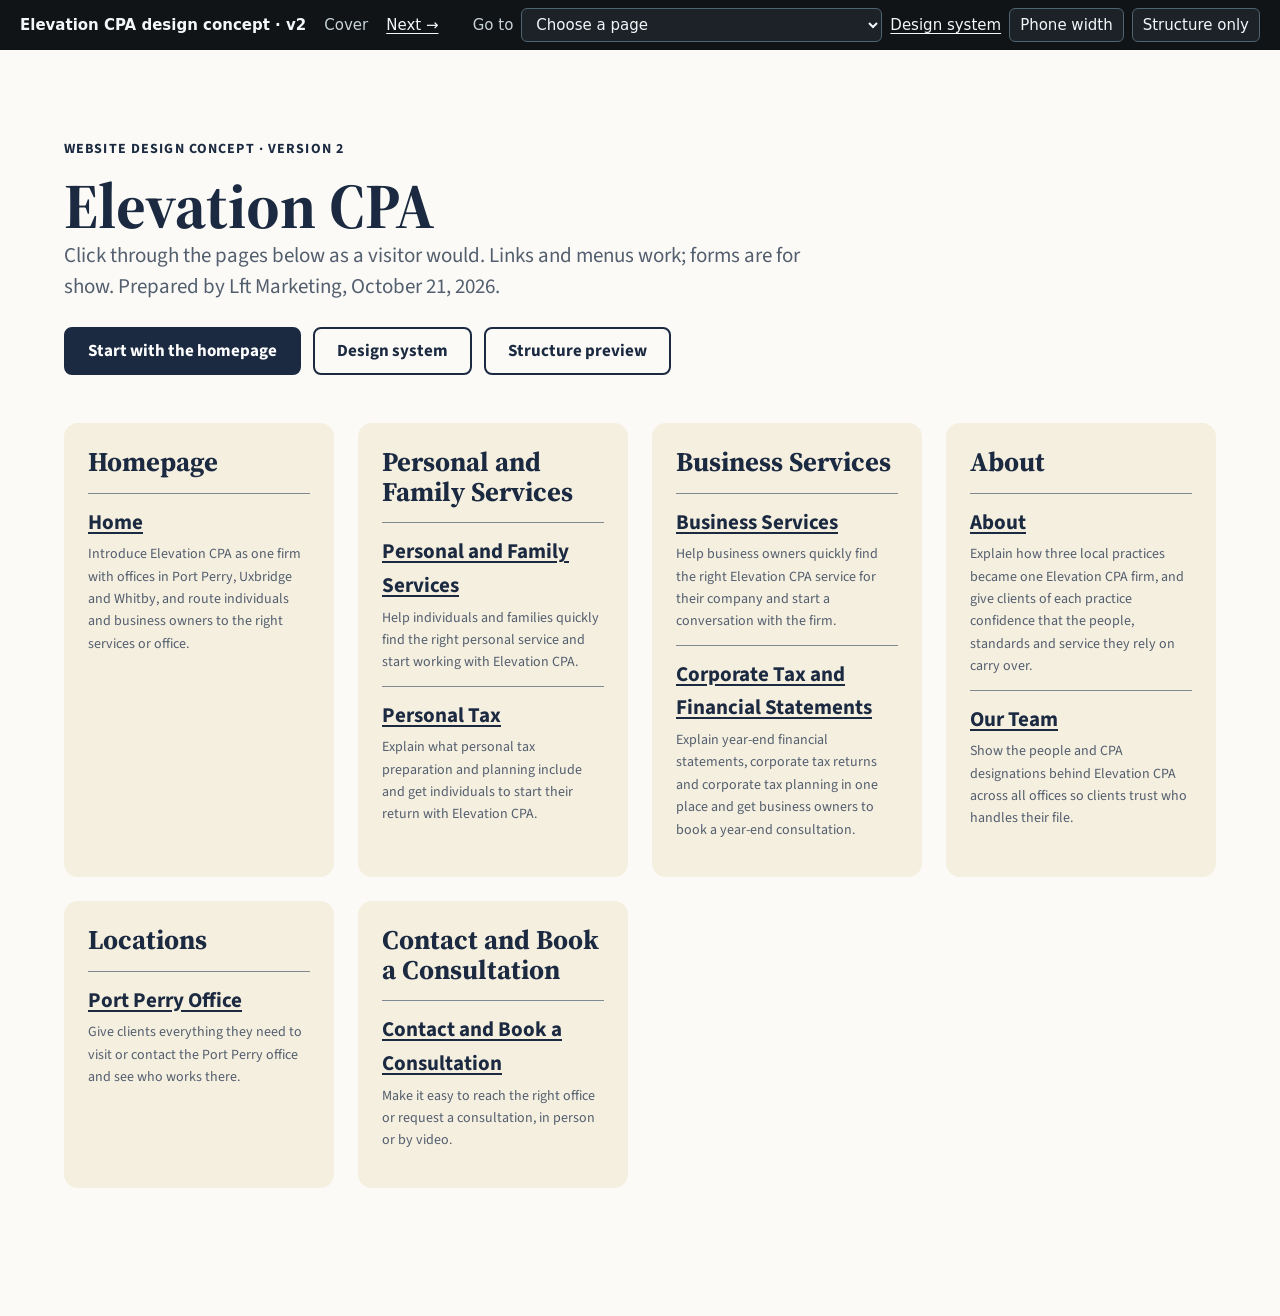
==== v2/index.html @ 25292dd5 "Elevation CPA design concept, version 2" ====
<!doctype html>
<html lang="en-CA">
<head>
<meta charset="utf-8">
<meta name="viewport" content="width=device-width, initial-scale=1">
<meta name="robots" content="noindex, nofollow">
<title>Elevation CPA · design concept v2</title>
<link rel="preconnect" href="https://fonts.googleapis.com"><link rel="preconnect" href="https://fonts.gstatic.com" crossorigin>
<link rel="stylesheet" href="https://fonts.googleapis.com/css2?family=Source+Serif+4:wght@600;700&amp;family=Source+Sans+3:wght@400;600&amp;display=swap">
<link rel="stylesheet" href="./assets/site.css">
<link rel="stylesheet" href="./assets/preview.css">

</head>
<body>
<nav class="pv-bar" aria-label="Design preview">
<a class="pv-title" href="./index.html">Elevation CPA design concept · v2</a>
<span class="pv-tag">Cover</span>
<span class="pv-step"><a href="home/index.html" aria-label="Next page: Home">Next →</a></span>
<span class="pv-tools">
<label for="pv-page">Go to</label><select id="pv-page"><option value="" selected disabled>Choose a page</option><optgroup label="Homepage"><option value="home/index.html">Home</option></optgroup><optgroup label="Personal and Family Services"><option value="personal/index.html">Personal and Family Services</option><option value="personal/personal-tax/index.html">Personal Tax</option></optgroup><optgroup label="Business Services"><option value="business/index.html">Business Services</option><option value="business/corporate-tax/index.html">Corporate Tax and Financial Statements</option></optgroup><optgroup label="About"><option value="about/index.html">About</option><option value="about/team/index.html">Our Team</option></optgroup><optgroup label="Locations"><option value="locations/port-perry/index.html">Port Perry Office</option></optgroup><optgroup label="Contact and Book a Consultation"><option value="contact/index.html">Contact and Book a Consultation</option></optgroup></select>
<a href="./design-system/index.html">Design system</a>
<button type="button" class="pv-btn" id="pv-mobile" aria-pressed="false">Phone width</button>
<button type="button" class="pv-btn" id="pv-structure" aria-pressed="false">Structure only</button>
<button type="button" class="pv-btn pv-approve" id="pv-approve">Approve<span class="pv-long"> this version</span></button>
</span>
</nav>
<main id="main" class="sec t-default" style="min-height:100vh"><div class="wrap" style="padding-top:24px;padding-bottom:64px">
<div class="head" style="max-width:780px"><span class="eyebrow">Website design concept · Version 2</span><h1>Elevation CPA</h1><div class="lede"><p>Click through the pages below as a visitor would. Links and menus work; forms are for show. Prepared by Lft Marketing, October 21, 2026.</p></div><div class="btns"><a class="btn" href="home/index.html">Start with the homepage</a><a class="btn btn--ghost" href="design-system/index.html">Design system</a><a class="btn btn--ghost" href="home/index.html?structure=1">Structure preview</a></div></div>
<div class="grid" style="margin-top:48px"><section class="card" aria-labelledby="g-Homepage"><h2 id="g-Homepage" style="font-size:var(--text-xl)">Homepage</h2><ul style="list-style:none;padding:0;margin:8px 0 0"><li style="border-top:1px solid var(--color-border);padding:12px 0"><a href="home/index.html" style="font-weight:700;font-size:var(--text-lg)">Home</a><p class="meta" style="margin-top:4px">Introduce Elevation CPA as one firm with offices in Port Perry, Uxbridge and Whitby, and route individuals and business owners to the right services or office.</p></li></ul></section><section class="card" aria-labelledby="g-Personal-and-Family-Services"><h2 id="g-Personal-and-Family-Services" style="font-size:var(--text-xl)">Personal and Family Services</h2><ul style="list-style:none;padding:0;margin:8px 0 0"><li style="border-top:1px solid var(--color-border);padding:12px 0"><a href="personal/index.html" style="font-weight:700;font-size:var(--text-lg)">Personal and Family Services</a><p class="meta" style="margin-top:4px">Help individuals and families quickly find the right personal service and start working with Elevation CPA.</p></li><li style="border-top:1px solid var(--color-border);padding:12px 0"><a href="personal/personal-tax/index.html" style="font-weight:700;font-size:var(--text-lg)">Personal Tax</a><p class="meta" style="margin-top:4px">Explain what personal tax preparation and planning include and get individuals to start their return with Elevation CPA.</p></li></ul></section><section class="card" aria-labelledby="g-Business-Services"><h2 id="g-Business-Services" style="font-size:var(--text-xl)">Business Services</h2><ul style="list-style:none;padding:0;margin:8px 0 0"><li style="border-top:1px solid var(--color-border);padding:12px 0"><a href="business/index.html" style="font-weight:700;font-size:var(--text-lg)">Business Services</a><p class="meta" style="margin-top:4px">Help business owners quickly find the right Elevation CPA service for their company and start a conversation with the firm.</p></li><li style="border-top:1px solid var(--color-border);padding:12px 0"><a href="business/corporate-tax/index.html" style="font-weight:700;font-size:var(--text-lg)">Corporate Tax and Financial Statements</a><p class="meta" style="margin-top:4px">Explain year-end financial statements, corporate tax returns and corporate tax planning in one place and get business owners to book a year-end consultation.</p></li></ul></section><section class="card" aria-labelledby="g-About"><h2 id="g-About" style="font-size:var(--text-xl)">About</h2><ul style="list-style:none;padding:0;margin:8px 0 0"><li style="border-top:1px solid var(--color-border);padding:12px 0"><a href="about/index.html" style="font-weight:700;font-size:var(--text-lg)">About</a><p class="meta" style="margin-top:4px">Explain how three local practices became one Elevation CPA firm, and give clients of each practice confidence that the people, standards and service they rely on carry over.</p></li><li style="border-top:1px solid var(--color-border);padding:12px 0"><a href="about/team/index.html" style="font-weight:700;font-size:var(--text-lg)">Our Team</a><p class="meta" style="margin-top:4px">Show the people and CPA designations behind Elevation CPA across all offices so clients trust who handles their file.</p></li></ul></section><section class="card" aria-labelledby="g-Locations"><h2 id="g-Locations" style="font-size:var(--text-xl)">Locations</h2><ul style="list-style:none;padding:0;margin:8px 0 0"><li style="border-top:1px solid var(--color-border);padding:12px 0"><a href="locations/port-perry/index.html" style="font-weight:700;font-size:var(--text-lg)">Port Perry Office</a><p class="meta" style="margin-top:4px">Give clients everything they need to visit or contact the Port Perry office and see who works there.</p></li></ul></section><section class="card" aria-labelledby="g-Contact-and-Book-a-Consultation"><h2 id="g-Contact-and-Book-a-Consultation" style="font-size:var(--text-xl)">Contact and Book a Consultation</h2><ul style="list-style:none;padding:0;margin:8px 0 0"><li style="border-top:1px solid var(--color-border);padding:12px 0"><a href="contact/index.html" style="font-weight:700;font-size:var(--text-lg)">Contact and Book a Consultation</a><p class="meta" style="margin-top:4px">Make it easy to reach the right office or request a consultation, in person or by video.</p></li></ul></section></div>
</div></main>
<script src="./assets/config.js"></script>
<script src="./assets/preview.js"></script>
</body>
</html>
---- v2/assets/site.css ----
:root {
  --color-primary: #1b2a41;
  --color-secondary: #5b6b7a;
  --color-accent: #c19a49;
  --color-neutral-dark: #1b2a41;
  --color-neutral-light: #fbfaf6;
  --color-surface: #fbfaf6;
  --color-surface-alt: #f5efe0;
  --color-text: #1b2a41;
  --color-text-muted: #535e6e;
  --color-heading: #1b2a41;
  --color-link: #1b2a41;
  --color-border: #808892;
  --color-on-primary: #ffffff;
  --color-on-secondary: #ffffff;
  --color-on-accent: #1b2a41;
  --primary-50: #f4f7fb;
  --primary-100: #e6ebf4;
  --primary-200: #ccd8ea;
  --primary-300: #abbfdc;
  --primary-400: #83a0cc;
  --primary-500: #5b81bb;
  --primary-600: #4267a0;
  --primary-700: #35527f;
  --primary-800: #273d5e;
  --primary-900: #1b2a41;
  --primary-950: #101a28;
  --secondary-50: #f6f7f8;
  --secondary-100: #eaedef;
  --secondary-200: #d4dadf;
  --secondary-300: #b8c1ca;
  --secondary-400: #96a4b1;
  --secondary-500: #748697;
  --secondary-600: #5b6b7a;
  --secondary-700: #495662;
  --secondary-800: #38414a;
  --secondary-900: #282f35;
  --secondary-950: #181c20;
  --accent-50: #fbf9f4;
  --accent-100: #f6f0e3;
  --accent-200: #ece0c7;
  --accent-300: #dfcca2;
  --accent-400: #d0b376;
  --accent-500: #c19a49;
  --accent-600: #a38037;
  --accent-700: #83672d;
  --accent-800: #634e22;
  --accent-900: #463718;
  --accent-950: #2a210e;
  --font-heading: "Source Serif 4", Georgia, "Times New Roman", serif;
  --font-body: "Source Sans 3", system-ui, -apple-system, "Segoe UI", Roboto, "Helvetica Neue", Arial, sans-serif;
  --font-heading-weight: 700;
  --text-xs: 11px;
  --leading-xs: 1.5;
  --text-sm: 14px;
  --leading-sm: 1.5;
  --text-base: 17px;
  --leading-base: 1.6;
  --text-lg: 21px;
  --leading-lg: 1.5;
  --text-xl: 27px;
  --leading-xl: 1.35;
  --text-2xl: 33px;
  --leading-2xl: 1.25;
  --text-3xl: 42px;
  --leading-3xl: 1.2;
  --text-4xl: 52px;
  --leading-4xl: 1.1;
  --text-5xl: 65px;
  --leading-5xl: 1.05;
  --space-1: 4px;
  --space-2: 8px;
  --space-3: 12px;
  --space-4: 16px;
  --space-5: 24px;
  --space-6: 32px;
  --space-7: 48px;
  --space-8: 64px;
  --space-9: 96px;
  --radius-sm: 4px;
  --radius-md: 8px;
  --radius-lg: 14px;
  --radius-pill: 999px;
}
*,*::before,*::after{box-sizing:border-box}
html{-webkit-text-size-adjust:100%}
body{margin:0;background:var(--color-surface);color:var(--color-text);font-family:var(--font-body);font-size:var(--text-base);line-height:var(--leading-base)}
img{max-width:100%;display:block}
h1,h2,h3{font-family:var(--font-heading);font-weight:var(--font-heading-weight);color:var(--c-heading);margin:0;text-wrap:balance}
h1{font-size:clamp(var(--text-3xl),5vw,var(--text-5xl));line-height:var(--leading-5xl)}
h2{font-size:clamp(var(--text-2xl),3.2vw,var(--text-4xl));line-height:var(--leading-4xl)}
h3{font-size:var(--text-xl);line-height:var(--leading-xl)}
p{margin:0 0 var(--space-4)}p:last-child{margin-bottom:0}
ul{margin:0 0 var(--space-4);padding-left:1.2em}
a{color:var(--c-link);text-underline-offset:3px}
a:focus-visible,button:focus-visible,input:focus-visible,select:focus-visible,textarea:focus-visible,summary:focus-visible{outline:3px solid var(--c-focus);outline-offset:3px;border-radius:var(--radius-sm)}
.skip{position:absolute;left:-9999px;top:0;background:var(--color-primary);color:var(--color-on-primary);padding:12px 16px;z-index:100}
.skip:focus{left:16px;top:16px}
.wrap{max-width:1200px;margin:0 auto;padding:0 var(--space-5)}
.sec{padding:var(--space-8) 0;background:var(--c-bg);color:var(--c-text)}
.t-default{--c-bg:var(--color-surface);--c-text:var(--color-text);--c-muted:var(--color-text-muted);--c-heading:var(--color-heading);--c-link:var(--color-link);--c-btn:var(--color-primary);--c-on-btn:var(--color-on-primary);--c-card:var(--color-surface-alt);--c-line:var(--color-border);--c-focus:var(--color-primary)}
.t-alt{--c-bg:var(--color-surface-alt);--c-text:var(--color-text);--c-muted:var(--color-text-muted);--c-heading:var(--color-heading);--c-link:var(--color-link);--c-btn:var(--color-primary);--c-on-btn:var(--color-on-primary);--c-card:var(--color-surface);--c-line:var(--color-border);--c-focus:var(--color-primary)}
.t-brand{--c-bg:var(--color-primary);--c-text:var(--color-on-primary);--c-muted:var(--color-on-primary);--c-heading:var(--color-on-primary);--c-link:var(--color-on-primary);--c-btn:var(--color-surface);--c-on-btn:var(--color-link);--c-card:var(--color-surface);--c-line:var(--color-on-primary);--c-focus:var(--color-on-primary)}
.t-dark{--c-bg:var(--color-neutral-dark);--c-text:#ffffff;--c-muted:#ffffff;--c-heading:#ffffff;--c-link:#ffffff;--c-btn:var(--color-accent);--c-on-btn:var(--color-on-accent);--c-card:var(--color-surface);--c-line:#ffffff;--c-focus:#ffffff}
.t-brand .card,.t-dark .card{--c-text:var(--color-text);--c-muted:var(--color-text-muted);--c-heading:var(--color-heading);--c-link:var(--color-link);color:var(--color-text)}
.eyebrow{display:block;font-size:var(--text-sm);font-weight:700;letter-spacing:.08em;text-transform:uppercase;color:var(--c-link);margin-bottom:var(--space-3)}
.t-brand .eyebrow,.t-dark .eyebrow{color:var(--c-text)}
.lede{font-size:var(--text-lg);line-height:var(--leading-lg);color:var(--c-muted)}
.head{max-width:760px;margin-bottom:var(--space-6)}
.head h2{margin-bottom:var(--space-3)}
.btns{display:flex;flex-wrap:wrap;gap:var(--space-3);margin-top:var(--space-5)}
.btn{display:inline-flex;align-items:center;justify-content:center;min-height:48px;padding:12px 22px;border-radius:var(--radius-md);background:var(--c-btn);color:var(--c-on-btn);font-weight:700;text-decoration:none;border:2px solid var(--c-btn);font-size:var(--text-base);line-height:1.2;cursor:pointer;font-family:var(--font-body)}
.btn:hover{filter:brightness(1.08)}
.btn--ghost{background:transparent;color:var(--c-text);border-color:currentColor}
.grid{display:grid;gap:var(--space-5);grid-template-columns:repeat(auto-fit,minmax(min(100%,260px),1fr))}
.card{background:var(--c-card);border-radius:var(--radius-lg);padding:var(--space-5);display:flex;flex-direction:column;gap:var(--space-2)}
.card h3{font-size:var(--text-lg);line-height:var(--leading-lg)}
.card p{color:var(--c-muted)}
.meta{font-size:var(--text-sm);color:var(--c-muted)}
.more{font-weight:700;margin-top:auto}
.media{border-radius:var(--radius-lg);overflow:hidden;background:var(--c-card);aspect-ratio:4/3}
.media img{width:100%;height:100%;object-fit:cover}
.ph{width:100%;height:100%;min-height:220px;display:flex;align-items:center;justify-content:center;padding:var(--space-5);text-align:center;font-size:var(--text-sm);color:var(--color-text-muted);background:repeating-linear-gradient(135deg,var(--color-surface-alt) 0 14px,var(--color-surface) 14px 28px);border:1px dashed var(--color-border)}
.cols{display:grid;gap:var(--space-7);grid-template-columns:repeat(auto-fit,minmax(min(100%,380px),1fr));align-items:center}
/* header */
.site-head{background:var(--color-surface);border-bottom:1px solid var(--color-surface-alt);position:relative;z-index:20;--c-link:var(--color-text);--c-focus:var(--color-primary);--c-btn:var(--color-primary);--c-on-btn:var(--color-on-primary)}
.site-head .wrap{display:flex;align-items:center;gap:var(--space-5);min-height:76px}
.brand{font-family:var(--font-heading);font-weight:var(--font-heading-weight);font-size:var(--text-xl);color:var(--color-heading);text-decoration:none;margin-right:auto}
.menu-btn{display:none;min-height:44px;padding:8px 14px;border:1px solid var(--color-border);border-radius:var(--radius-md);background:var(--color-surface);color:var(--color-text);font:inherit;cursor:pointer}
.site-nav>ul{display:flex;gap:var(--space-2);list-style:none;margin:0;padding:0;align-items:center}
.site-nav li{position:relative}
.site-nav a{display:block;padding:10px 12px;white-space:nowrap;color:var(--color-text);text-decoration:none;font-weight:600;border-radius:var(--radius-sm)}
.site-nav a:hover,.site-nav a[aria-current=page]{color:var(--color-link);text-decoration:underline}
.site-nav ul ul{display:none;position:absolute;top:100%;left:0;min-width:260px;background:var(--color-surface);border:1px solid var(--color-surface-alt);border-radius:var(--radius-md);padding:var(--space-2);box-shadow:0 12px 28px rgba(0,0,0,.12);list-style:none;margin:0}
.site-nav li:hover>ul,.site-nav li:focus-within>ul{display:block}
.site-nav ul ul a{font-weight:500}
.head-cta{margin-left:var(--space-3);white-space:nowrap}
@media (max-width:1100px){.menu-btn{display:inline-flex}.site-nav{display:none;position:absolute;left:0;right:0;top:100%;background:var(--color-surface);border-bottom:1px solid var(--color-surface-alt);padding:var(--space-3) var(--space-5) var(--space-5)}.site-nav.open{display:block}.site-nav>ul{flex-direction:column;align-items:stretch}.site-nav ul ul{display:block;position:static;box-shadow:none;border:0;padding:0 0 0 var(--space-4);min-width:0}.site-nav a{white-space:normal}.head-cta{display:none}}
/* footer */
.site-foot{background:var(--color-neutral-dark);color:#ffffff;padding:var(--space-8) 0 var(--space-6);--c-link:#ffffff;--c-focus:#ffffff}
.site-foot .brand{color:#ffffff}
.foot-grid{display:grid;gap:var(--space-6);grid-template-columns:repeat(auto-fit,minmax(min(100%,220px),1fr))}
.site-foot ul{list-style:none;padding:0;margin:0;display:flex;flex-direction:column;gap:var(--space-2)}
.site-foot a{color:#ffffff}
.foot-note{margin-top:var(--space-7);padding-top:var(--space-5);border-top:1px solid #ffffff33;font-size:var(--text-sm)}
/* patterns */
.sec--hero{padding:var(--space-9) 0}
.sec--hero .lede{max-width:640px;margin-top:var(--space-4)}
.v-full-bleed{position:relative;min-height:520px;display:flex;align-items:flex-end;padding:0;background:var(--color-neutral-dark);overflow:hidden}
.v-full-bleed .bleed-media{width:100%;height:100%}
.v-full-bleed .bleed{position:absolute;inset:0}
.v-full-bleed .bleed img,.v-full-bleed .bleed .ph{width:100%;height:100%;object-fit:cover}
.v-full-bleed .wrap{position:relative;width:100%}
.v-full-bleed .panel .eyebrow{color:var(--color-link)}
.v-full-bleed .panel{background:var(--color-surface);color:var(--color-text);--c-text:var(--color-text);--c-heading:var(--color-heading);--c-muted:var(--color-text-muted);--c-link:var(--color-link);--c-focus:var(--color-primary);--c-btn:var(--color-primary);--c-on-btn:var(--color-on-primary);max-width:680px;padding:var(--space-7);border-radius:var(--radius-lg) var(--radius-lg) 0 0;margin-top:var(--space-9)}
.v-centered{text-align:center}.v-centered .head,.v-centered .lede{margin-left:auto;margin-right:auto}.v-centered .btns{justify-content:center}
.sec--intro .v-two-column{display:grid;gap:var(--space-6);grid-template-columns:repeat(auto-fit,minmax(min(100%,360px),1fr))}
.sec--intro .lede{font-size:var(--text-xl);line-height:var(--leading-xl);color:var(--c-text)}
.list-rows{list-style:none;padding:0;margin:0;border-top:1px solid var(--c-line)}
.list-rows li{display:grid;gap:var(--space-2) var(--space-6);grid-template-columns:minmax(0,1fr) minmax(0,2fr);padding:var(--space-5) 0;border-bottom:1px solid var(--c-line)}
@media (max-width:700px){.list-rows li{grid-template-columns:1fr}}
.steps{list-style:none;padding:0;margin:0;counter-reset:s;display:grid;gap:var(--space-5);grid-template-columns:repeat(auto-fit,minmax(min(100%,240px),1fr))}
.steps li{counter-increment:s;display:flex;flex-direction:column;gap:var(--space-2)}
.steps li::before{content:counter(s);display:inline-flex;align-items:center;justify-content:center;width:44px;height:44px;border-radius:50%;background:var(--c-btn);color:var(--c-on-btn);font-weight:700;font-family:var(--font-heading)}
.v-timeline .steps{grid-template-columns:1fr;border-left:3px solid var(--c-line);padding-left:var(--space-5)}
.stats{display:grid;gap:var(--space-5);grid-template-columns:repeat(auto-fit,minmax(min(100%,200px),1fr))}
.stat{display:flex;flex-direction:column;gap:var(--space-1)}
.stat strong{font-family:var(--font-heading);font-size:var(--text-4xl);line-height:1.05;color:var(--c-heading)}
.v-cards .stat{background:var(--c-card);padding:var(--space-5);border-radius:var(--radius-lg)}
.quote{margin:0;display:flex;flex-direction:column;gap:var(--space-3)}
.quote p{font-family:var(--font-heading);font-size:var(--text-2xl);line-height:var(--leading-2xl);color:var(--c-heading)}
.v-grid .quote p{font-size:var(--text-lg);line-height:var(--leading-lg)}
.quote footer{font-weight:700}
.person .avatar{aspect-ratio:1;border-radius:var(--radius-lg);overflow:hidden;background:var(--c-card)}
.faq details{border-bottom:1px solid var(--c-line);padding:var(--space-4) 0}
.faq summary{cursor:pointer;font-weight:700;font-size:var(--text-lg);list-style-position:outside}
.faq details p{margin-top:var(--space-3);color:var(--c-muted)}
.v-two-column.faq{display:grid;gap:var(--space-6);grid-template-columns:repeat(auto-fit,minmax(min(100%,380px),1fr))}
.signup{display:flex;flex-wrap:wrap;gap:var(--space-3);align-items:flex-end;margin-top:var(--space-5)}
.field{display:flex;flex-direction:column;gap:var(--space-2);flex:1 1 240px}
.field label{font-weight:600;font-size:var(--text-sm)}
.field input,.field textarea,.field select{min-height:48px;padding:10px 12px;border:1px solid var(--color-border);border-radius:var(--radius-md);background:var(--color-surface);color:var(--color-text);font:inherit}
.field textarea{min-height:120px}
.form{display:flex;flex-direction:column;gap:var(--space-4);background:var(--c-card);padding:var(--space-6);border-radius:var(--radius-lg);color:var(--color-text)}
.cta-card{background:var(--c-card);border-radius:var(--radius-lg);padding:var(--space-7);color:var(--color-text);--c-heading:var(--color-heading);--c-muted:var(--color-text-muted);--c-btn:var(--color-primary);--c-on-btn:var(--color-on-primary)}
.rich{max-width:760px}.rich h3{margin:var(--space-6) 0 var(--space-3)}
.toast{position:fixed;left:50%;bottom:24px;transform:translateX(-50%);background:#111;color:#fff;padding:12px 18px;border-radius:8px;font:15px/1.4 system-ui,sans-serif;z-index:200}
/* structure preview: the same pages in greyscale with no imagery */
html.structure body{filter:grayscale(1)}
html.structure .media img,html.structure .bleed img,html.structure .avatar img{display:none}
---- v2/assets/preview.css ----
.pv-bar{position:absolute;top:0;left:0;right:0;z-index:60;display:flex;flex-wrap:wrap;align-items:center;gap:8px 18px;padding:8px 20px;background:#111417;color:#F4F7F8;font:15px/22px system-ui,-apple-system,"Segoe UI",sans-serif}
.pv-bar a{color:#F4F7F8;text-underline-offset:3px}.pv-bar a:hover{color:#FCCA46}
.pv-bar a:focus-visible,.pv-bar select:focus-visible,.pv-bar button:focus-visible{outline:3px solid #FCCA46;outline-offset:2px}
.pv-title{font-weight:700;text-decoration:none}
.pv-tag{display:inline-flex;align-items:center;gap:6px;color:#C8D3D9}
.pv-dot{width:10px;height:10px;border-radius:50%;background:#FCCA46}
.pv-step{display:inline-flex;gap:14px}
.pv-tools{display:inline-flex;flex-wrap:wrap;align-items:center;gap:8px;margin-left:auto}
.pv-tools label{color:#C8D3D9}
.pv-bar select,.pv-btn{min-height:34px;padding:4px 10px;border:1px solid #4E6470;border-radius:6px;background:#1C2228;color:#F4F7F8;font:inherit;cursor:pointer}
.pv-btn[aria-pressed=true]{background:#F4F7F8;color:#111417}
.pv-approve{background:#FCCA46;color:#111417;border-color:#FCCA46;font-weight:700}
.pv-frame{position:fixed;inset:0;z-index:300;background:#2A3036;display:flex;flex-direction:column;align-items:center;gap:10px;padding:16px;overflow:auto}
.pv-frame iframe{width:390px;height:min(844px,calc(100vh - 80px));border:10px solid #111;border-radius:36px;background:#fff;flex:none}
.pv-frame .pv-btn{background:#111417}
.pv-dialog{border:0;border-radius:12px;padding:24px;max-width:440px;width:calc(100% - 32px);font:16px/1.5 system-ui,sans-serif;color:#111}
.pv-dialog::backdrop{background:rgba(0,0,0,.5)}
.pv-dialog h2{margin:0 0 8px;font-size:22px}
.pv-dialog label{display:block;font-weight:600;margin:14px 0 6px}
.pv-dialog input,.pv-dialog textarea{width:100%;box-sizing:border-box;min-height:44px;padding:8px 10px;border:1px solid #888;border-radius:6px;font:inherit}
.pv-dialog .pv-row{display:flex;gap:10px;justify-content:flex-end;margin-top:18px}
.pv-dialog button{min-height:44px;padding:8px 16px;border-radius:6px;border:1px solid #111;background:#fff;font:inherit;cursor:pointer}
.pv-dialog button[type=submit]{background:#111;color:#fff}
.pv-sr{position:absolute;width:1px;height:1px;overflow:hidden;clip:rect(0 0 0 0);white-space:nowrap}
html.pv-embedded .pv-bar{display:none}
/* Embedded (and in automated checks, which remove the bar): no space kept for it, whatever height was last measured. */
html.pv-embedded{--pv-bar-h:0px!important}
html.pv-embedded.pv-has-bar{padding-top:0}
/* On a phone the bar stays compact: the page picker takes a row of its own and nothing runs off the screen. */
@media (max-width:600px){
.pv-bar{gap:6px 12px;padding:8px 12px;font-size:14px;line-height:20px}
.pv-title{flex:1 1 0;min-width:0;overflow:hidden;text-overflow:ellipsis;white-space:nowrap}
.pv-tag{display:none}
.pv-step{flex:none;gap:10px}
.pv-tools{margin-left:0;width:100%;min-width:0;gap:6px}
.pv-tools label{position:absolute;width:1px;height:1px;overflow:hidden;clip:rect(0 0 0 0);white-space:nowrap}
.pv-bar select{flex:1 1 100%;min-width:0;max-width:100%}
.pv-bar .pv-btn{min-height:32px;padding:4px 8px;font-size:13px}
#pv-mobile,.pv-long{display:none}
}
/* The bar sits at the very top of the document, outside the page's own layout: a page
   that pads its body to clear a fixed header must not push the bar down under that header. */
html.pv-has-bar{padding-top:var(--pv-bar-h,0px)}
.pv-illustrative{position:absolute;z-index:55;padding:3px 8px;border-radius:999px;background:rgba(17,20,23,.82);color:#F4F7F8;font:600 11px/16px system-ui,-apple-system,"Segoe UI",sans-serif;letter-spacing:.02em;pointer-events:none}
html.structure .pv-illustrative{display:none}
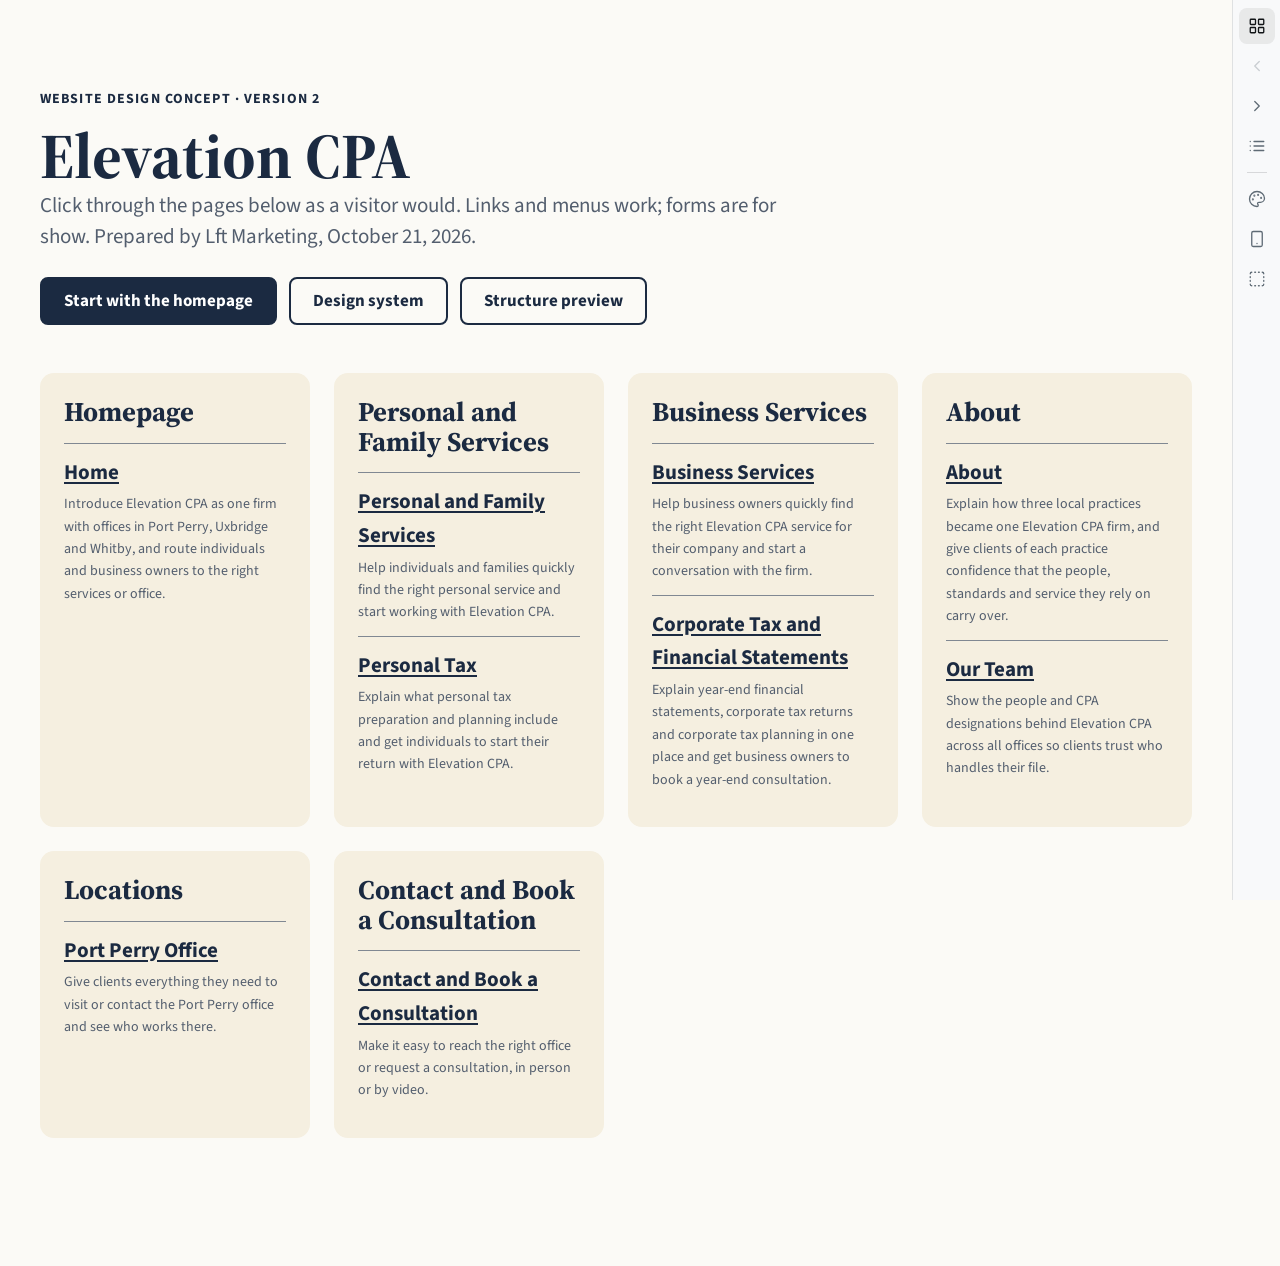
==== commit faa29c93: "Review bar upgraded to the right-hand tray" ====
--- a/v2/index.html
+++ b/v2/index.html
@@ -13,16 +13,16 @@
 </head>
 <body>
 <nav class="pv-bar" aria-label="Design preview">
-<a class="pv-title" href="./index.html">Elevation CPA design concept · v2</a>
-<span class="pv-tag">Cover</span>
-<span class="pv-step"><a href="home/index.html" aria-label="Next page: Home">Next →</a></span>
-<span class="pv-tools">
-<label for="pv-page">Go to</label><select id="pv-page"><option value="" selected disabled>Choose a page</option><optgroup label="Homepage"><option value="home/index.html">Home</option></optgroup><optgroup label="Personal and Family Services"><option value="personal/index.html">Personal and Family Services</option><option value="personal/personal-tax/index.html">Personal Tax</option></optgroup><optgroup label="Business Services"><option value="business/index.html">Business Services</option><option value="business/corporate-tax/index.html">Corporate Tax and Financial Statements</option></optgroup><optgroup label="About"><option value="about/index.html">About</option><option value="about/team/index.html">Our Team</option></optgroup><optgroup label="Locations"><option value="locations/port-perry/index.html">Port Perry Office</option></optgroup><optgroup label="Contact and Book a Consultation"><option value="contact/index.html">Contact and Book a Consultation</option></optgroup></select>
-<a href="./design-system/index.html">Design system</a>
-<button type="button" class="pv-btn" id="pv-mobile" aria-pressed="false">Phone width</button>
-<button type="button" class="pv-btn" id="pv-structure" aria-pressed="false">Structure only</button>
-<button type="button" class="pv-btn pv-approve" id="pv-approve">Approve<span class="pv-long"> this version</span></button>
-</span>
+<a class="pv-i" href="./index.html" aria-label="Elevation CPA design concept, version 2: overview" data-tip="Elevation CPA design concept, version 2" aria-current="page"><svg viewBox="0 0 24 24" width="18" height="18" fill="none" stroke="currentColor" stroke-width="1.75" stroke-linecap="round" stroke-linejoin="round" aria-hidden="true" focusable="false"><rect width="7" height="7" x="3" y="3" rx="1"/><rect width="7" height="7" x="14" y="3" rx="1"/><rect width="7" height="7" x="14" y="14" rx="1"/><rect width="7" height="7" x="3" y="14" rx="1"/></svg></a>
+<span class="pv-i pv-off" aria-hidden="true"><svg viewBox="0 0 24 24" width="18" height="18" fill="none" stroke="currentColor" stroke-width="1.75" stroke-linecap="round" stroke-linejoin="round" aria-hidden="true" focusable="false"><path d="m15 18-6-6 6-6"/></svg></span><a class="pv-i" rel="next" href="home/index.html" aria-label="Next page: Home" data-tip="Next: Home (→)"><svg viewBox="0 0 24 24" width="18" height="18" fill="none" stroke="currentColor" stroke-width="1.75" stroke-linecap="round" stroke-linejoin="round" aria-hidden="true" focusable="false"><path d="m9 18 6-6-6-6"/></svg></a>
+<button type="button" class="pv-i" id="pv-pages" aria-expanded="false" aria-controls="pv-pages-menu" aria-label="Pages (now: Cover)" data-tip="Pages · Cover"><svg viewBox="0 0 24 24" width="18" height="18" fill="none" stroke="currentColor" stroke-width="1.75" stroke-linecap="round" stroke-linejoin="round" aria-hidden="true" focusable="false"><path d="M3 12h.01"/><path d="M3 18h.01"/><path d="M3 6h.01"/><path d="M8 12h13"/><path d="M8 18h13"/><path d="M8 6h13"/></svg></button>
+<div class="pv-menu" id="pv-pages-menu" hidden><p class="pv-group">Homepage</p><ul><li><a href="home/index.html">Home</a></li></ul><p class="pv-group">Personal and Family Services</p><ul><li><a href="personal/index.html">Personal and Family Services</a></li><li><a href="personal/personal-tax/index.html">Personal Tax</a></li></ul><p class="pv-group">Business Services</p><ul><li><a href="business/index.html">Business Services</a></li><li><a href="business/corporate-tax/index.html">Corporate Tax and Financial Statements</a></li></ul><p class="pv-group">About</p><ul><li><a href="about/index.html">About</a></li><li><a href="about/team/index.html">Our Team</a></li></ul><p class="pv-group">Locations</p><ul><li><a href="locations/port-perry/index.html">Port Perry Office</a></li></ul><p class="pv-group">Contact and Book a Consultation</p><ul><li><a href="contact/index.html">Contact and Book a Consultation</a></li></ul></div>
+<span class="pv-sep" aria-hidden="true"></span>
+<a class="pv-i" href="./design-system/index.html" aria-label="Design system" data-tip="Design system"><svg viewBox="0 0 24 24" width="18" height="18" fill="none" stroke="currentColor" stroke-width="1.75" stroke-linecap="round" stroke-linejoin="round" aria-hidden="true" focusable="false"><circle cx="13.5" cy="6.5" r=".5" fill="currentColor"/><circle cx="17.5" cy="10.5" r=".5" fill="currentColor"/><circle cx="8.5" cy="7.5" r=".5" fill="currentColor"/><circle cx="6.5" cy="12.5" r=".5" fill="currentColor"/><path d="M12 2C6.5 2 2 6.5 2 12s4.5 10 10 10c.926 0 1.648-.746 1.648-1.688 0-.437-.18-.835-.437-1.125-.29-.289-.438-.652-.438-1.125a1.64 1.64 0 0 1 1.668-1.668h1.996c3.051 0 5.555-2.503 5.555-5.554C21.965 6.012 17.461 2 12 2z"/></svg></a>
+<button type="button" class="pv-i" id="pv-mobile" aria-pressed="false" aria-label="Phone width" data-tip="Phone width"><svg viewBox="0 0 24 24" width="18" height="18" fill="none" stroke="currentColor" stroke-width="1.75" stroke-linecap="round" stroke-linejoin="round" aria-hidden="true" focusable="false"><rect width="14" height="20" x="5" y="2" rx="2" ry="2"/><path d="M12 18h.01"/></svg></button>
+<button type="button" class="pv-i" id="pv-structure" aria-pressed="false" aria-label="Structure only" data-tip="Structure only"><svg viewBox="0 0 24 24" width="18" height="18" fill="none" stroke="currentColor" stroke-width="1.75" stroke-linecap="round" stroke-linejoin="round" aria-hidden="true" focusable="false"><path d="M5 3a2 2 0 0 0-2 2"/><path d="M19 3a2 2 0 0 1 2 2"/><path d="M21 19a2 2 0 0 1-2 2"/><path d="M5 21a2 2 0 0 1-2-2"/><path d="M9 3h1"/><path d="M9 21h1"/><path d="M14 3h1"/><path d="M14 21h1"/><path d="M3 9v1"/><path d="M21 9v1"/><path d="M3 14v1"/><path d="M21 14v1"/></svg></button>
+<span class="pv-grow" aria-hidden="true"></span>
+<button type="button" class="pv-i pv-approve" id="pv-approve" aria-label="Approve this version" data-tip="Approve this version"><svg viewBox="0 0 24 24" width="18" height="18" fill="none" stroke="currentColor" stroke-width="1.75" stroke-linecap="round" stroke-linejoin="round" aria-hidden="true" focusable="false"><path d="M20 6 9 17l-5-5"/></svg></button>
 </nav>
 <main id="main" class="sec t-default" style="min-height:100vh"><div class="wrap" style="padding-top:24px;padding-bottom:64px">
 <div class="head" style="max-width:780px"><span class="eyebrow">Website design concept · Version 2</span><h1>Elevation CPA</h1><div class="lede"><p>Click through the pages below as a visitor would. Links and menus work; forms are for show. Prepared by Lft Marketing, October 21, 2026.</p></div><div class="btns"><a class="btn" href="home/index.html">Start with the homepage</a><a class="btn btn--ghost" href="design-system/index.html">Design system</a><a class="btn btn--ghost" href="home/index.html?structure=1">Structure preview</a></div></div>
--- a/v2/assets/preview.css
+++ b/v2/assets/preview.css
@@ -1,18 +1,29 @@
-.pv-bar{position:absolute;top:0;left:0;right:0;z-index:60;display:flex;flex-wrap:wrap;align-items:center;gap:8px 18px;padding:8px 20px;background:#111417;color:#F4F7F8;font:15px/22px system-ui,-apple-system,"Segoe UI",sans-serif}
-.pv-bar a{color:#F4F7F8;text-underline-offset:3px}.pv-bar a:hover{color:#FCCA46}
-.pv-bar a:focus-visible,.pv-bar select:focus-visible,.pv-bar button:focus-visible{outline:3px solid #FCCA46;outline-offset:2px}
-.pv-title{font-weight:700;text-decoration:none}
-.pv-tag{display:inline-flex;align-items:center;gap:6px;color:#C8D3D9}
-.pv-dot{width:10px;height:10px;border-radius:50%;background:#FCCA46}
-.pv-step{display:inline-flex;gap:14px}
-.pv-tools{display:inline-flex;flex-wrap:wrap;align-items:center;gap:8px;margin-left:auto}
-.pv-tools label{color:#C8D3D9}
-.pv-bar select,.pv-btn{min-height:34px;padding:4px 10px;border:1px solid #4E6470;border-radius:6px;background:#1C2228;color:#F4F7F8;font:inherit;cursor:pointer}
-.pv-btn[aria-pressed=true]{background:#F4F7F8;color:#111417}
-.pv-approve{background:#FCCA46;color:#111417;border-color:#FCCA46;font-weight:700}
-.pv-frame{position:fixed;inset:0;z-index:300;background:#2A3036;display:flex;flex-direction:column;align-items:center;gap:10px;padding:16px;overflow:auto}
+.pv-bar{--pv-ink:#111417;--pv-muted:#5F6B75;position:fixed;top:0;right:0;bottom:0;z-index:2147483000;box-sizing:border-box;width:48px;display:flex;flex-direction:column;align-items:center;gap:4px;padding:8px 0;background:rgba(248,249,250,.94);border-left:1px solid rgba(17,20,23,.1);-webkit-backdrop-filter:blur(8px);backdrop-filter:blur(8px);color:var(--pv-muted);font:13px/18px system-ui,-apple-system,"Segoe UI",sans-serif}
+.pv-i{position:relative;display:inline-flex;align-items:center;justify-content:center;flex:none;width:36px;height:36px;margin:0;padding:0;border:0;border-radius:8px;background:none;color:inherit;font:inherit;text-decoration:none;cursor:pointer}
+.pv-i svg{display:block}
+.pv-i:hover{background:rgba(17,20,23,.07);color:var(--pv-ink)}
+.pv-i[aria-current=page]{color:var(--pv-ink);background:rgba(17,20,23,.07)}
+.pv-i[aria-pressed=true],.pv-i[aria-expanded=true]{background:var(--pv-ink);color:#fff}
+.pv-i.pv-off{opacity:.3;cursor:default}.pv-i.pv-off:hover{background:none;color:inherit}
+.pv-approve{color:var(--pv-ink);background:#FCCA46}.pv-approve:hover{background:#F5B800}
+.pv-bar :focus-visible{outline:2px solid var(--pv-ink);outline-offset:2px}
+.pv-sep{flex:none;width:20px;height:1px;margin:4px 0;background:rgba(17,20,23,.14)}
+.pv-grow{flex:1}
+/* Tooltips to the left of the tray, on hover or keyboard focus. */
+.pv-i[data-tip]::after{content:attr(data-tip);position:absolute;right:calc(100% + 10px);top:50%;transform:translateY(-50%);max-width:320px;width:max-content;padding:5px 9px;border-radius:6px;background:var(--pv-ink);color:#fff;font:500 12px/16px system-ui,-apple-system,"Segoe UI",sans-serif;text-align:left;white-space:normal;pointer-events:none;opacity:0;visibility:hidden;transition:opacity .12s}
+.pv-i[data-tip]:hover::after,.pv-i[data-tip]:focus-visible::after{opacity:1;visibility:visible}
+.pv-i[aria-expanded=true]::after{display:none}
+.pv-menu{position:fixed;top:8px;right:56px;width:300px;max-height:calc(100vh - 16px);overflow:auto;box-sizing:border-box;padding:8px;border:1px solid rgba(17,20,23,.12);border-radius:10px;background:#fff;color:var(--pv-ink);box-shadow:0 12px 32px rgba(17,20,23,.18);font:14px/20px system-ui,-apple-system,"Segoe UI",sans-serif}
+.pv-menu[hidden]{display:none}
+.pv-group{margin:8px 8px 4px;color:var(--pv-muted);font-size:12px;font-weight:600;letter-spacing:.03em;text-transform:uppercase}
+.pv-group:first-child{margin-top:4px}
+.pv-menu ul{list-style:none;margin:0;padding:0}
+.pv-menu a{display:block;padding:7px 8px;border-radius:6px;color:inherit;text-decoration:none}
+.pv-menu a:hover,.pv-menu a:focus-visible{background:rgba(17,20,23,.07)}
+.pv-menu a[aria-current=page]{font-weight:600;background:rgba(252,202,70,.35)}
+.pv-frame{position:fixed;inset:0;z-index:2147483001;background:#2A3036;display:flex;flex-direction:column;align-items:center;gap:10px;padding:16px;overflow:auto}
 .pv-frame iframe{width:390px;height:min(844px,calc(100vh - 80px));border:10px solid #111;border-radius:36px;background:#fff;flex:none}
-.pv-frame .pv-btn{background:#111417}
+.pv-btn{min-height:34px;padding:4px 12px;border:1px solid #4E6470;border-radius:6px;background:#111417;color:#F4F7F8;font:15px/22px system-ui,-apple-system,"Segoe UI",sans-serif;cursor:pointer}
 .pv-dialog{border:0;border-radius:12px;padding:24px;max-width:440px;width:calc(100% - 32px);font:16px/1.5 system-ui,sans-serif;color:#111}
 .pv-dialog::backdrop{background:rgba(0,0,0,.5)}
 .pv-dialog h2{margin:0 0 8px;font-size:22px}
@@ -22,24 +33,18 @@
 .pv-dialog button{min-height:44px;padding:8px 16px;border-radius:6px;border:1px solid #111;background:#fff;font:inherit;cursor:pointer}
 .pv-dialog button[type=submit]{background:#111;color:#fff}
 .pv-sr{position:absolute;width:1px;height:1px;overflow:hidden;clip:rect(0 0 0 0);white-space:nowrap}
+/* The page makes room for the tray, so it never covers content. preview.js does the same for the page's
+   fixed elements (a header, a menu, a back-to-top button). Embedded, or once the checks remove the tray, no room is kept. */
+html:has(body>.pv-bar):not(.pv-embedded){padding-right:48px}
 html.pv-embedded .pv-bar{display:none}
-/* Embedded (and in automated checks, which remove the bar): no space kept for it, whatever height was last measured. */
-html.pv-embedded{--pv-bar-h:0px!important}
-html.pv-embedded.pv-has-bar{padding-top:0}
-/* On a phone the bar stays compact: the page picker takes a row of its own and nothing runs off the screen. */
+/* On a phone the tray runs along the bottom instead. */
 @media (max-width:600px){
-.pv-bar{gap:6px 12px;padding:8px 12px;font-size:14px;line-height:20px}
-.pv-title{flex:1 1 0;min-width:0;overflow:hidden;text-overflow:ellipsis;white-space:nowrap}
-.pv-tag{display:none}
-.pv-step{flex:none;gap:10px}
-.pv-tools{margin-left:0;width:100%;min-width:0;gap:6px}
-.pv-tools label{position:absolute;width:1px;height:1px;overflow:hidden;clip:rect(0 0 0 0);white-space:nowrap}
-.pv-bar select{flex:1 1 100%;min-width:0;max-width:100%}
-.pv-bar .pv-btn{min-height:32px;padding:4px 8px;font-size:13px}
-#pv-mobile,.pv-long{display:none}
+.pv-bar{top:auto;left:0;width:auto;height:calc(52px + env(safe-area-inset-bottom,0px));flex-direction:row;justify-content:space-between;padding:0 8px env(safe-area-inset-bottom,0px);border-left:0;border-top:1px solid rgba(17,20,23,.1)}
+.pv-i{width:40px;height:40px}
+.pv-sep,#pv-mobile,.pv-grow{display:none}
+.pv-i[data-tip]::after{display:none}
+.pv-menu{top:auto;left:8px;right:8px;bottom:calc(60px + env(safe-area-inset-bottom,0px));width:auto;max-height:70vh}
+html:has(body>.pv-bar):not(.pv-embedded){padding-right:0;padding-bottom:calc(52px + env(safe-area-inset-bottom,0px))}
 }
-/* The bar sits at the very top of the document, outside the page's own layout: a page
-   that pads its body to clear a fixed header must not push the bar down under that header. */
-html.pv-has-bar{padding-top:var(--pv-bar-h,0px)}
 .pv-illustrative{position:absolute;z-index:55;padding:3px 8px;border-radius:999px;background:rgba(17,20,23,.82);color:#F4F7F8;font:600 11px/16px system-ui,-apple-system,"Segoe UI",sans-serif;letter-spacing:.02em;pointer-events:none}
 html.structure .pv-illustrative{display:none}
